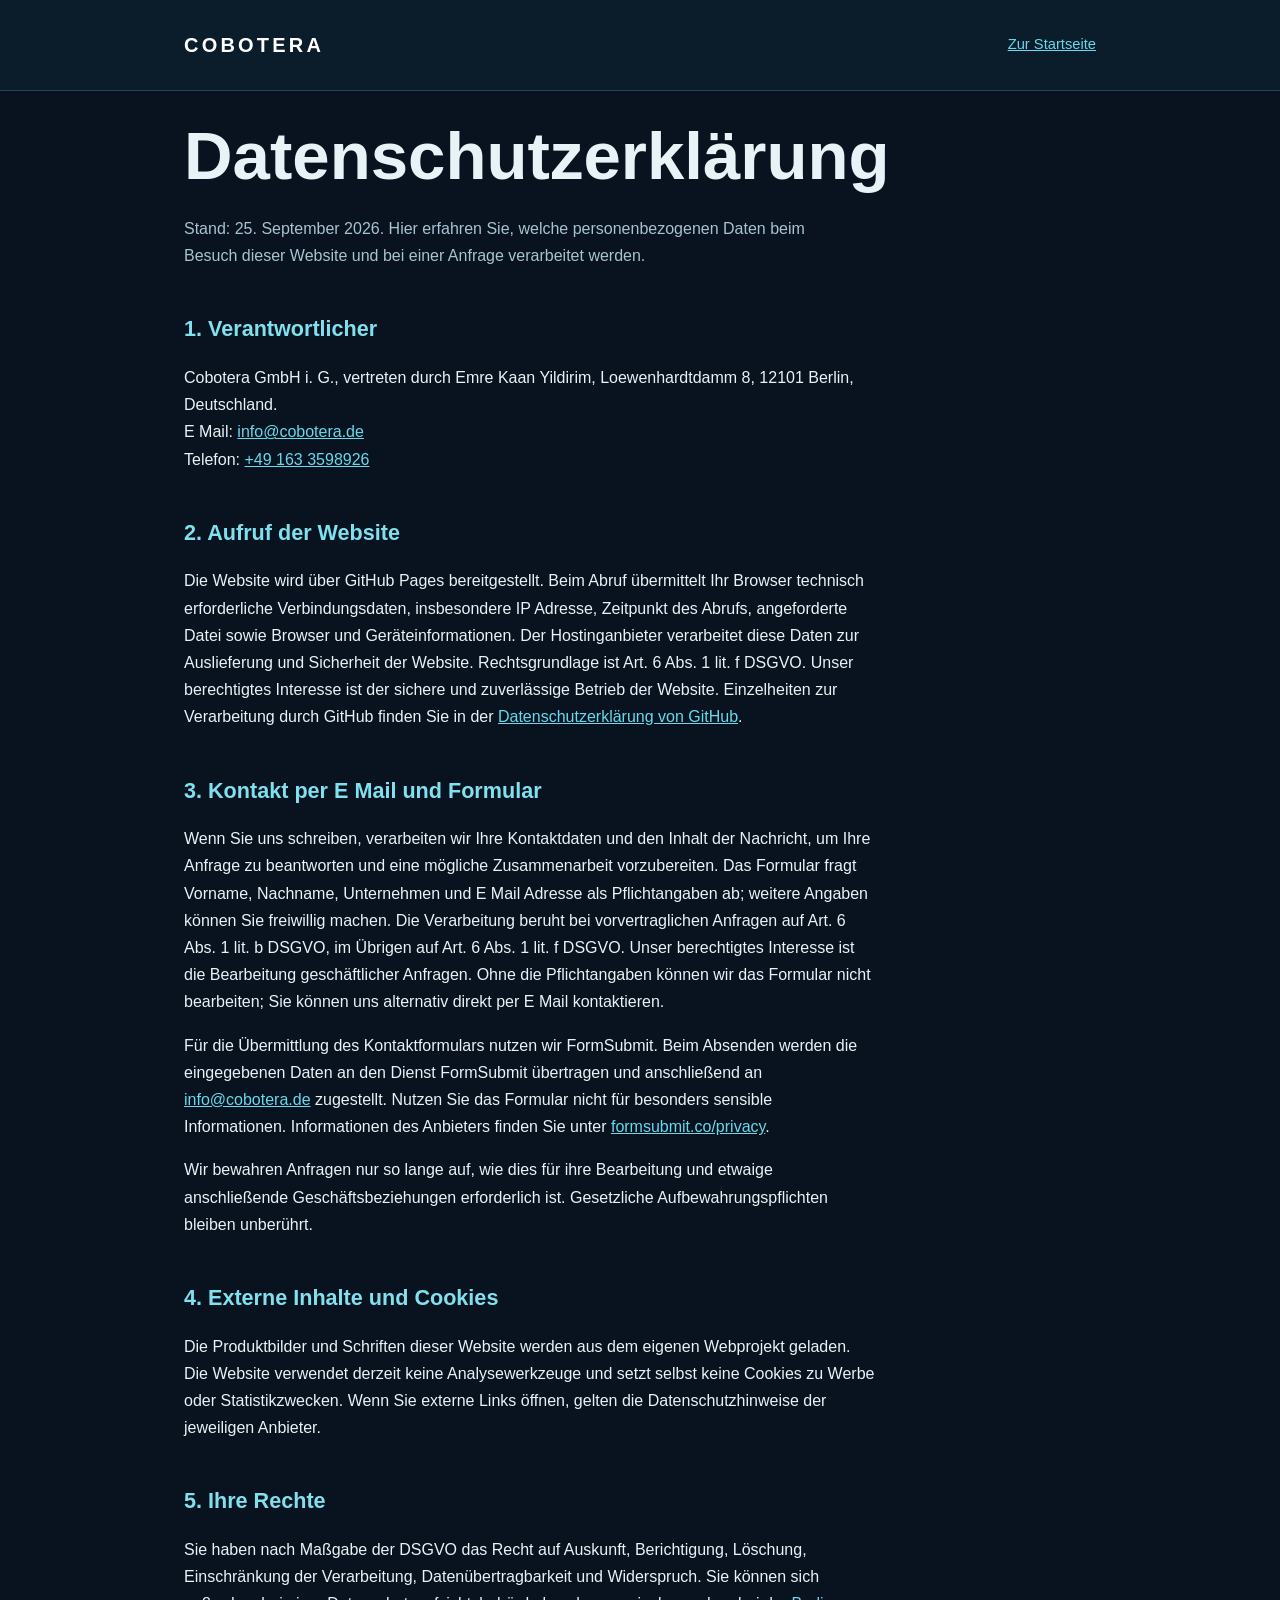
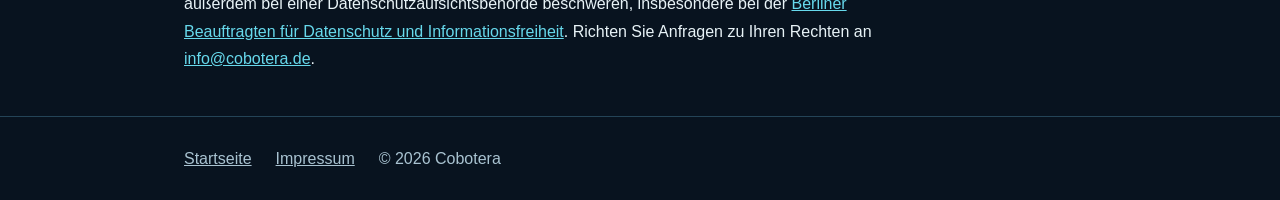
==== datenschutz.html @ 1d12e24b "Add robot solutions, product details, imprint and privacy pages" ====
<!doctype html><html lang="de"><head><meta charset="utf-8"><meta name="viewport" content="width=device-width,initial-scale=1"><title>Datenschutz | Cobotera</title><meta name="description" content="Informationen zum Datenschutz bei Cobotera."><link rel="stylesheet" href="css/legal.css"></head><body>
<header class="top"><div class="shell"><a class="brand" href="index.html">COBOTERA</a><a class="back" href="index.html">Zur Startseite</a></div></header>
<main class="shell"><h1>Datenschutzerklärung</h1><p class="intro">Stand: 25. September 2026. Hier erfahren Sie, welche personenbezogenen Daten beim Besuch dieser Website und bei einer Anfrage verarbeitet werden.</p>
<h2>1. Verantwortlicher</h2><p>Cobotera GmbH i. G., vertreten durch Emre Kaan Yildirim, Loewenhardtdamm 8, 12101 Berlin, Deutschland.<br>E Mail: <a href="mailto:info@cobotera.de">info@cobotera.de</a><br>Telefon: <a href="tel:+491633598926">+49 163 3598926</a></p>
<h2>2. Aufruf der Website</h2><p>Die Website wird über GitHub Pages bereitgestellt. Beim Abruf übermittelt Ihr Browser technisch erforderliche Verbindungsdaten, insbesondere IP Adresse, Zeitpunkt des Abrufs, angeforderte Datei sowie Browser und Geräteinformationen. Der Hostinganbieter verarbeitet diese Daten zur Auslieferung und Sicherheit der Website. Rechtsgrundlage ist Art. 6 Abs. 1 lit. f DSGVO. Unser berechtigtes Interesse ist der sichere und zuverlässige Betrieb der Website. Einzelheiten zur Verarbeitung durch GitHub finden Sie in der <a href="https://docs.github.com/en/site-policy/privacy-policies/github-privacy-statement" target="_blank" rel="noopener">Datenschutzerklärung von GitHub</a>.</p>
<h2>3. Kontakt per E Mail und Formular</h2><p>Wenn Sie uns schreiben, verarbeiten wir Ihre Kontaktdaten und den Inhalt der Nachricht, um Ihre Anfrage zu beantworten und eine mögliche Zusammenarbeit vorzubereiten. Das Formular fragt Vorname, Nachname, Unternehmen und E Mail Adresse als Pflichtangaben ab; weitere Angaben können Sie freiwillig machen. Die Verarbeitung beruht bei vorvertraglichen Anfragen auf Art. 6 Abs. 1 lit. b DSGVO, im Übrigen auf Art. 6 Abs. 1 lit. f DSGVO. Unser berechtigtes Interesse ist die Bearbeitung geschäftlicher Anfragen. Ohne die Pflichtangaben können wir das Formular nicht bearbeiten; Sie können uns alternativ direkt per E Mail kontaktieren.</p><p>Für die Übermittlung des Kontaktformulars nutzen wir FormSubmit. Beim Absenden werden die eingegebenen Daten an den Dienst FormSubmit übertragen und anschließend an <a href="mailto:info@cobotera.de">info@cobotera.de</a> zugestellt. Nutzen Sie das Formular nicht für besonders sensible Informationen. Informationen des Anbieters finden Sie unter <a href="https://formsubmit.co/privacy" target="_blank" rel="noopener">formsubmit.co/privacy</a>.</p><p>Wir bewahren Anfragen nur so lange auf, wie dies für ihre Bearbeitung und etwaige anschließende Geschäftsbeziehungen erforderlich ist. Gesetzliche Aufbewahrungspflichten bleiben unberührt.</p>
<h2>4. Externe Inhalte und Cookies</h2><p>Die Produktbilder und Schriften dieser Website werden aus dem eigenen Webprojekt geladen. Die Website verwendet derzeit keine Analysewerkzeuge und setzt selbst keine Cookies zu Werbe oder Statistikzwecken. Wenn Sie externe Links öffnen, gelten die Datenschutzhinweise der jeweiligen Anbieter.</p>
<h2>5. Ihre Rechte</h2><p>Sie haben nach Maßgabe der DSGVO das Recht auf Auskunft, Berichtigung, Löschung, Einschränkung der Verarbeitung, Datenübertragbarkeit und Widerspruch. Sie können sich außerdem bei einer Datenschutzaufsichtsbehörde beschweren, insbesondere bei der <a href="https://www.datenschutz-berlin.de/" target="_blank" rel="noopener">Berliner Beauftragten für Datenschutz und Informationsfreiheit</a>. Richten Sie Anfragen zu Ihren Rechten an <a href="mailto:info@cobotera.de">info@cobotera.de</a>.</p>
</main><footer><div class="shell"><a href="index.html">Startseite</a><a href="impressum.html">Impressum</a><span>© 2026 Cobotera</span></div></footer></body></html>
---- css/legal.css ----
:root{color-scheme:dark}*{box-sizing:border-box}body{margin:0;background:#08131f;color:#e8f3f7;font:16px/1.7 Arial,Helvetica,sans-serif}a{color:#67d9ec}a:hover{text-decoration:none}.shell{max-width:960px;margin:auto;padding:28px 24px}.top{border-bottom:1px solid #244457;background:#0b1c2a}.top .shell{display:flex;justify-content:space-between;align-items:center;gap:24px}.brand{color:#fff;font-weight:800;letter-spacing:.16em;text-decoration:none;font-size:1.25rem}.back{font-size:.92rem}main{padding-top:54px;padding-bottom:90px}h1{font-size:clamp(2.3rem,6vw,4.2rem);line-height:1.1;margin:0 0 22px}h2{font-size:1.35rem;margin:42px 0 12px;color:#81e0ed}p,ul{max-width:78ch}li{margin-bottom:.4em}.intro{color:#a9c3d1;max-width:70ch}.card{padding:24px;border:1px solid #244457;border-radius:18px;background:#102433;margin-top:30px}address{font-style:normal}footer{border-top:1px solid #244457;color:#a9c3d1}footer .shell{display:flex;gap:24px;flex-wrap:wrap}footer a{color:inherit}@media(max-width:600px){.top .shell{align-items:flex-start;flex-direction:column;gap:8px}main{padding-top:32px}}
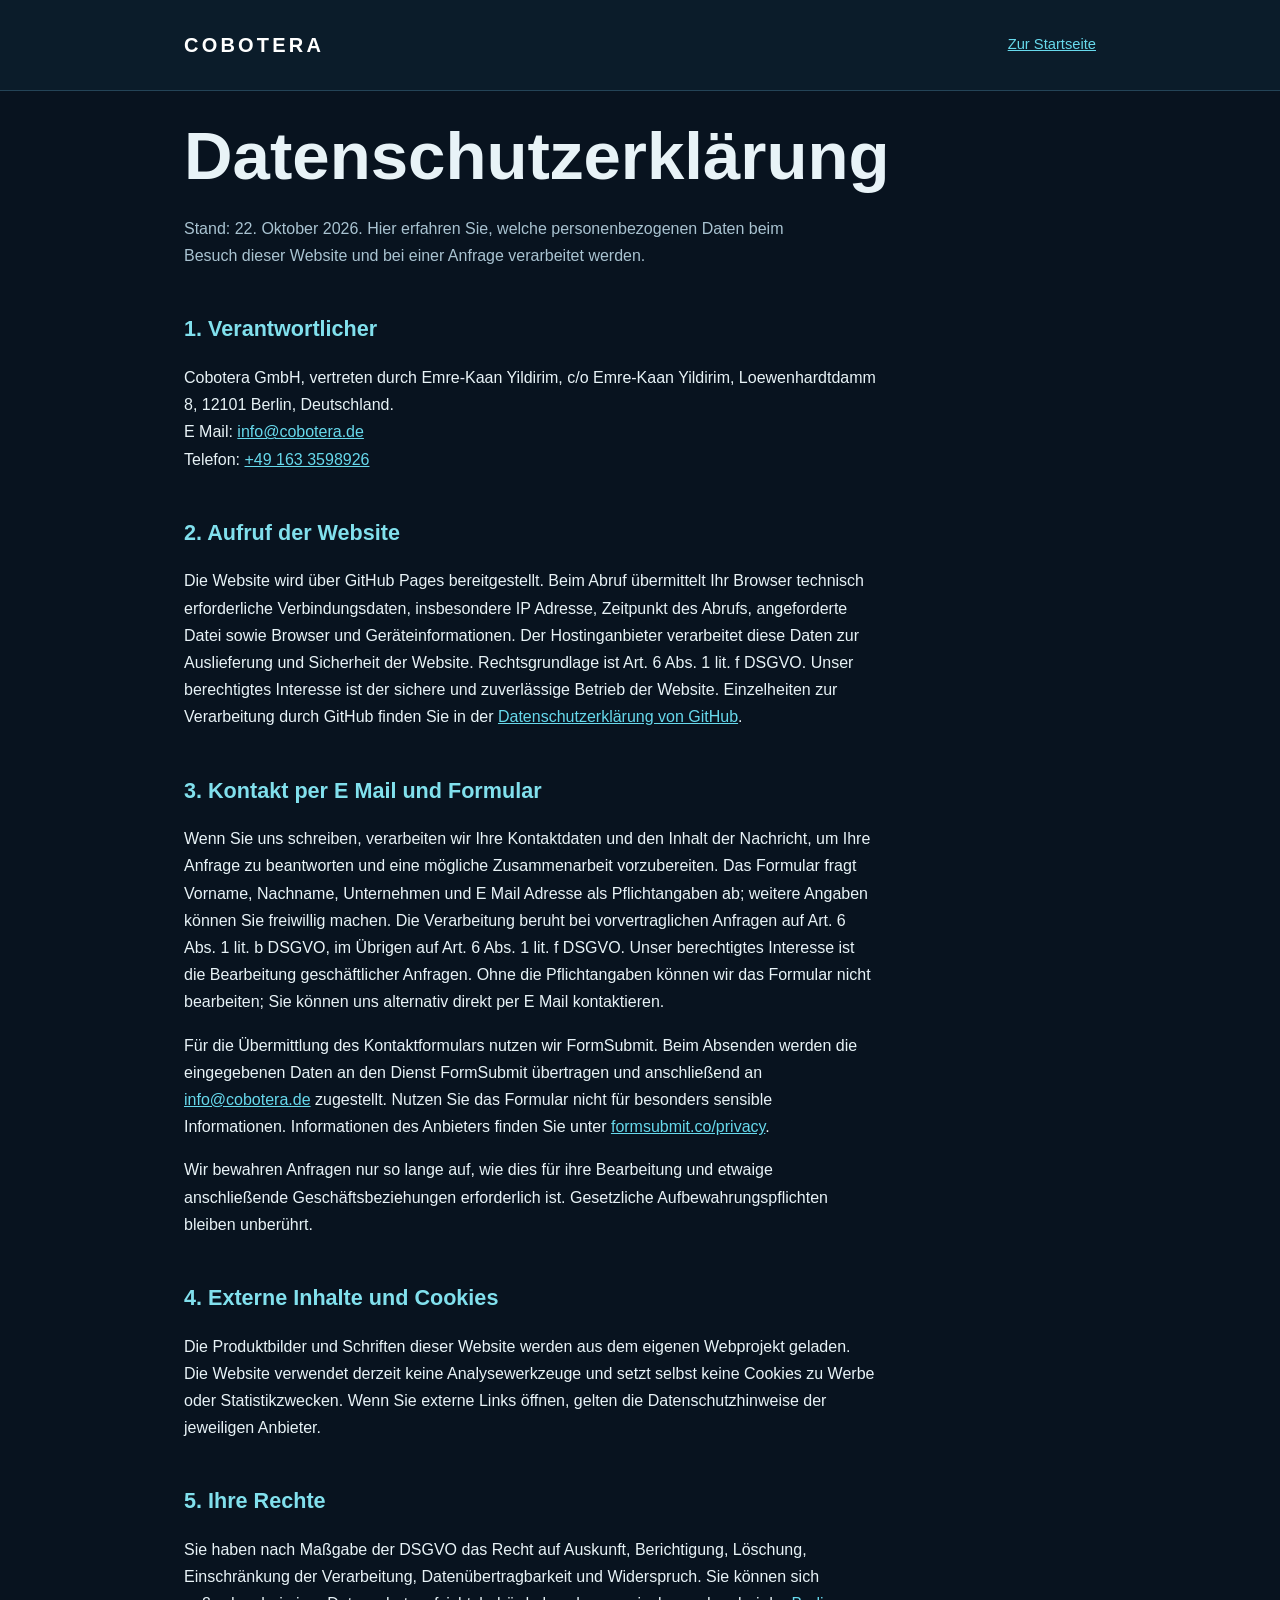
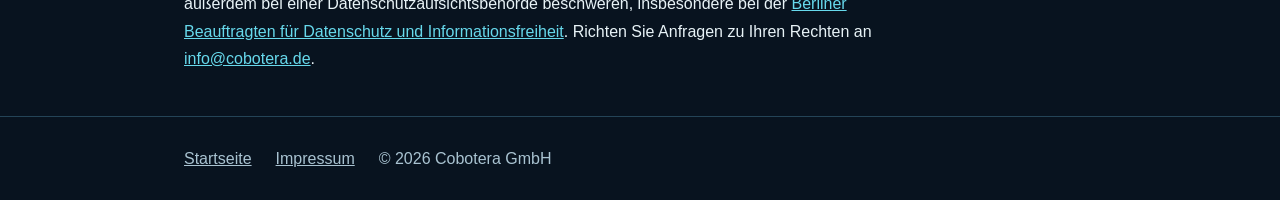
==== commit 16395263: "Update company details following Cobotera GmbH registration" ====
--- a/datenschutz.html
+++ b/datenschutz.html
@@ -1,9 +1,9 @@
-<!doctype html><html lang="de"><head><meta charset="utf-8"><meta name="viewport" content="width=device-width,initial-scale=1"><title>Datenschutz | Cobotera</title><meta name="description" content="Informationen zum Datenschutz bei Cobotera."><link rel="stylesheet" href="css/legal.css"></head><body>
+<!doctype html><html lang="de"><head><meta charset="utf-8"><meta name="viewport" content="width=device-width,initial-scale=1"><title>Datenschutz | Cobotera GmbH</title><meta name="description" content="Informationen zum Datenschutz bei der Cobotera GmbH."><link rel="stylesheet" href="css/legal.css"></head><body>
 <header class="top"><div class="shell"><a class="brand" href="index.html">COBOTERA</a><a class="back" href="index.html">Zur Startseite</a></div></header>
-<main class="shell"><h1>Datenschutzerklärung</h1><p class="intro">Stand: 25. September 2026. Hier erfahren Sie, welche personenbezogenen Daten beim Besuch dieser Website und bei einer Anfrage verarbeitet werden.</p>
-<h2>1. Verantwortlicher</h2><p>Cobotera GmbH i. G., vertreten durch Emre Kaan Yildirim, Loewenhardtdamm 8, 12101 Berlin, Deutschland.<br>E Mail: <a href="mailto:info@cobotera.de">info@cobotera.de</a><br>Telefon: <a href="tel:+491633598926">+49 163 3598926</a></p>
+<main class="shell"><h1>Datenschutzerklärung</h1><p class="intro">Stand: 22. Oktober 2026. Hier erfahren Sie, welche personenbezogenen Daten beim Besuch dieser Website und bei einer Anfrage verarbeitet werden.</p>
+<h2>1. Verantwortlicher</h2><p>Cobotera GmbH, vertreten durch Emre-Kaan Yildirim, c/o Emre-Kaan Yildirim, Loewenhardtdamm 8, 12101 Berlin, Deutschland.<br>E Mail: <a href="mailto:info@cobotera.de">info@cobotera.de</a><br>Telefon: <a href="tel:+491633598926">+49 163 3598926</a></p>
 <h2>2. Aufruf der Website</h2><p>Die Website wird über GitHub Pages bereitgestellt. Beim Abruf übermittelt Ihr Browser technisch erforderliche Verbindungsdaten, insbesondere IP Adresse, Zeitpunkt des Abrufs, angeforderte Datei sowie Browser und Geräteinformationen. Der Hostinganbieter verarbeitet diese Daten zur Auslieferung und Sicherheit der Website. Rechtsgrundlage ist Art. 6 Abs. 1 lit. f DSGVO. Unser berechtigtes Interesse ist der sichere und zuverlässige Betrieb der Website. Einzelheiten zur Verarbeitung durch GitHub finden Sie in der <a href="https://docs.github.com/en/site-policy/privacy-policies/github-privacy-statement" target="_blank" rel="noopener">Datenschutzerklärung von GitHub</a>.</p>
 <h2>3. Kontakt per E Mail und Formular</h2><p>Wenn Sie uns schreiben, verarbeiten wir Ihre Kontaktdaten und den Inhalt der Nachricht, um Ihre Anfrage zu beantworten und eine mögliche Zusammenarbeit vorzubereiten. Das Formular fragt Vorname, Nachname, Unternehmen und E Mail Adresse als Pflichtangaben ab; weitere Angaben können Sie freiwillig machen. Die Verarbeitung beruht bei vorvertraglichen Anfragen auf Art. 6 Abs. 1 lit. b DSGVO, im Übrigen auf Art. 6 Abs. 1 lit. f DSGVO. Unser berechtigtes Interesse ist die Bearbeitung geschäftlicher Anfragen. Ohne die Pflichtangaben können wir das Formular nicht bearbeiten; Sie können uns alternativ direkt per E Mail kontaktieren.</p><p>Für die Übermittlung des Kontaktformulars nutzen wir FormSubmit. Beim Absenden werden die eingegebenen Daten an den Dienst FormSubmit übertragen und anschließend an <a href="mailto:info@cobotera.de">info@cobotera.de</a> zugestellt. Nutzen Sie das Formular nicht für besonders sensible Informationen. Informationen des Anbieters finden Sie unter <a href="https://formsubmit.co/privacy" target="_blank" rel="noopener">formsubmit.co/privacy</a>.</p><p>Wir bewahren Anfragen nur so lange auf, wie dies für ihre Bearbeitung und etwaige anschließende Geschäftsbeziehungen erforderlich ist. Gesetzliche Aufbewahrungspflichten bleiben unberührt.</p>
 <h2>4. Externe Inhalte und Cookies</h2><p>Die Produktbilder und Schriften dieser Website werden aus dem eigenen Webprojekt geladen. Die Website verwendet derzeit keine Analysewerkzeuge und setzt selbst keine Cookies zu Werbe oder Statistikzwecken. Wenn Sie externe Links öffnen, gelten die Datenschutzhinweise der jeweiligen Anbieter.</p>
 <h2>5. Ihre Rechte</h2><p>Sie haben nach Maßgabe der DSGVO das Recht auf Auskunft, Berichtigung, Löschung, Einschränkung der Verarbeitung, Datenübertragbarkeit und Widerspruch. Sie können sich außerdem bei einer Datenschutzaufsichtsbehörde beschweren, insbesondere bei der <a href="https://www.datenschutz-berlin.de/" target="_blank" rel="noopener">Berliner Beauftragten für Datenschutz und Informationsfreiheit</a>. Richten Sie Anfragen zu Ihren Rechten an <a href="mailto:info@cobotera.de">info@cobotera.de</a>.</p>
-</main><footer><div class="shell"><a href="index.html">Startseite</a><a href="impressum.html">Impressum</a><span>© 2026 Cobotera</span></div></footer></body></html>
+</main><footer><div class="shell"><a href="index.html">Startseite</a><a href="impressum.html">Impressum</a><span>© 2026 Cobotera GmbH</span></div></footer></body></html>
